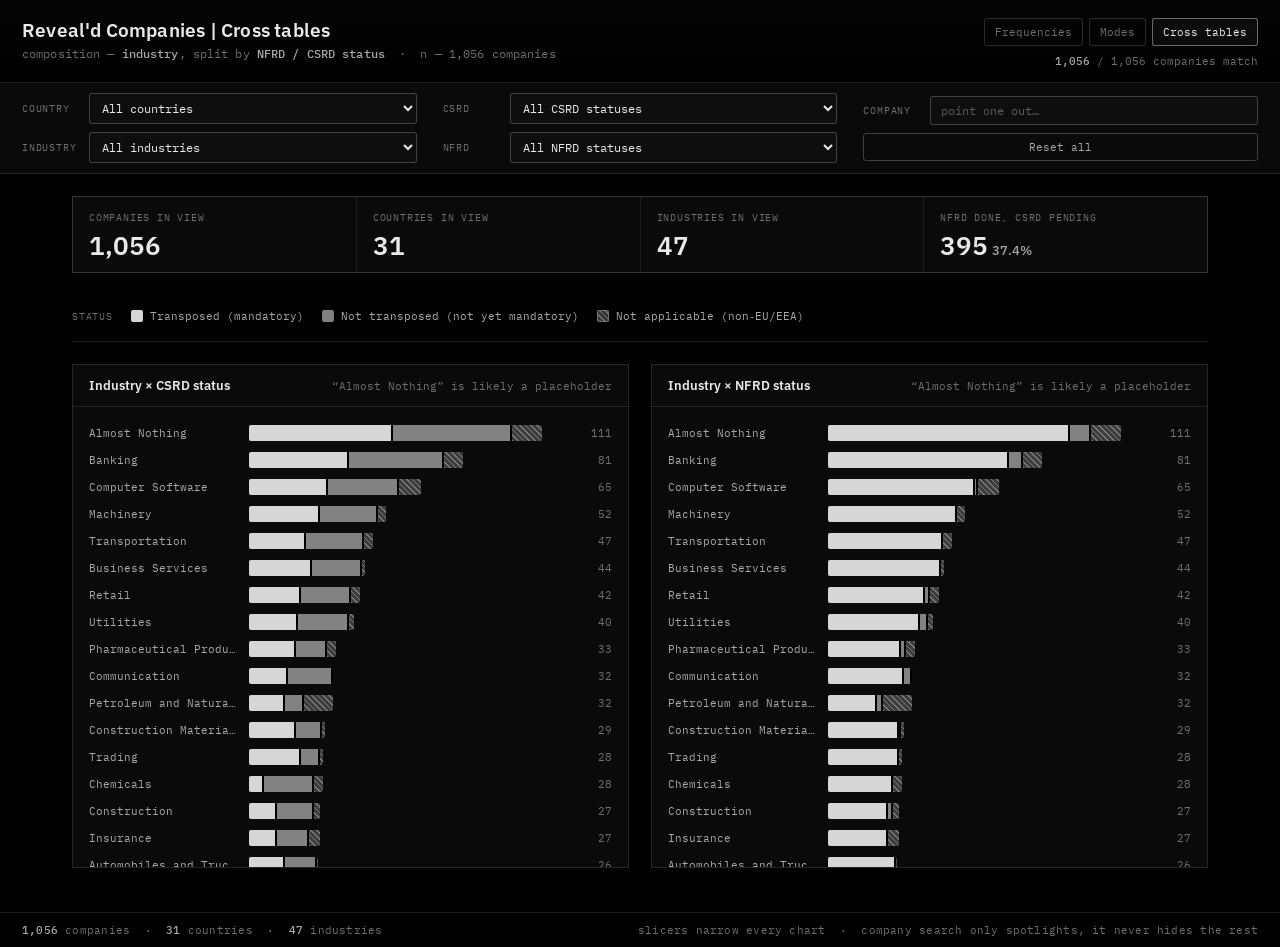
==== web/dashboard_crosstabs.html @ 53a0d905 "new dashboards" ====
<!DOCTYPE html>
<html lang="en">
<head>
<meta charset="UTF-8">
<meta name="viewport" content="width=device-width, initial-scale=1">
<title>Cross tables &mdash; NFRD / CSRD</title>
<link rel="preconnect" href="https://fonts.googleapis.com">
<link rel="preconnect" href="https://fonts.gstatic.com" crossorigin>
<link href="https://fonts.googleapis.com/css2?family=IBM+Plex+Sans:wght@400;500;600&family=IBM+Plex+Mono:wght@400;500;600&display=swap" rel="stylesheet">
<link rel="stylesheet" href="dashboard_common.css">
</head>
<body>

<header>
  <div class="title-block">
    <h1>Reveal'd Companies | Cross tables</h1>
    <p class="sub">composition &mdash; <b>industry</b>, split by <b>NFRD / CSRD status</b>&nbsp;&nbsp;&middot;&nbsp;&nbsp;n &mdash; <span id="totalCount"></span> companies</p>
  </div>
  <div class="header-right">
    <nav class="nav-tabs">
      <a href="dashboard_frequencies.html">Frequencies</a>
      <a href="dashboard_modes.html">Modes</a>
      <a href="dashboard_crosstabs.html" class="active">Cross tables</a>
    </nav>
    <span class="count" id="slicerCount"></span>
  </div>
</header>

<div class="slicer-bar">
  <div class="slicer-col">
    <div class="slicer"><label for="countrySlicer">Country</label><select id="countrySlicer"></select></div>
    <div class="slicer"><label for="industrySlicer">Industry</label><select id="industrySlicer"></select></div>
  </div>
  <div class="slicer-col">
    <div class="slicer"><label for="csrdSlicer">CSRD</label><select id="csrdSlicer"></select></div>
    <div class="slicer"><label for="nfrdSlicer">NFRD</label><select id="nfrdSlicer"></select></div>
  </div>
  <div class="slicer-col">
    <div class="slicer suggest-wrap">
      <label for="companySearch">Company</label>
      <input id="companySearch" type="text" placeholder="point one out&hellip;" autocomplete="off" spellcheck="false" />
      <div id="companySuggest" class="suggest-list"></div>
    </div>
    <button id="resetSlicers" type="button">Reset all</button>
  </div>
</div>

<div id="spotlight"></div>

<main>

  <div class="kpi-row">
    <div class="kpi-tile"><p class="label">Companies in view</p><div class="value" id="kpiTotal">&mdash;</div></div>
    <div class="kpi-tile"><p class="label">Countries in view</p><div class="value" id="kpiCountries">&mdash;</div></div>
    <div class="kpi-tile"><p class="label">Industries in view</p><div class="value" id="kpiIndustries">&mdash;</div></div>
    <div class="kpi-tile"><p class="label">NFRD done, CSRD pending</p><div class="value" id="kpiGap">&mdash;</div></div>
  </div>

  <div class="legend">
    <span class="lg-title">Status</span>
    <span class="legend-item"><span class="swatch transposed"></span>Transposed (mandatory)</span>
    <span class="legend-item"><span class="swatch pending"></span>Not transposed (not yet mandatory)</span>
    <span class="legend-item"><span class="swatch na"></span>Not applicable (non&#8209;EU/EEA)</span>
  </div>

  <div class="two-col">
    <div class="panel">
      <div class="panel-head"><h2>Industry &times; CSRD status</h2><span class="note">&ldquo;Almost Nothing&rdquo; is likely a placeholder</span></div>
      <div class="panel-body scroll" id="industryCsrd"></div>
    </div>
    <div class="panel">
      <div class="panel-head"><h2>Industry &times; NFRD status</h2><span class="note">&ldquo;Almost Nothing&rdquo; is likely a placeholder</span></div>
      <div class="panel-body scroll" id="industryNfrd"></div>
    </div>
  </div>

</main>

<footer>
  <span><b id="footTotal">0</b> companies &nbsp;&middot;&nbsp; <b id="footCountries">0</b> countries &nbsp;&middot;&nbsp; <b id="footIndustries">0</b> industries</span>
  <span>slicers narrow every chart &nbsp;&middot;&nbsp; company search only spotlights, it never hides the rest</span>
</footer>

<div id="tooltip"></div>

<script src="transposition_data.js"></script>
<script src="dashboard_common.js"></script>
<script>
(function(){
  const DC = DashboardCommon;
  const STATUS = DC.STATUS_ORDER;
  const CLASS = DC.STATUS_LABEL_CLASS;

  document.getElementById('totalCount').textContent = DC.COMPANIES.length.toLocaleString();
  document.getElementById('footTotal').textContent = DC.COMPANIES.length.toLocaleString();
  document.getElementById('footCountries').textContent = DC.uniqueSorted(DC.COMPANIES, 'c').length;
  document.getElementById('footIndustries').textContent = DC.uniqueSorted(DC.COMPANIES, 'i').length;

  function renderStack(containerId, items){
    const container = document.getElementById(containerId);
    container.innerHTML = '';
    const max = Math.max(...items.map(it => it.total), 1);
    items.forEach(it => {
      const row = document.createElement('div');
      row.className = 'stack-row';
      row.dataset.name = it.name;

      const track = document.createElement('div');
      track.className = 'stack-track';
      track.style.width = (it.total / max * 100).toFixed(1) + '%';

      STATUS.forEach(s => {
        const c = it.counts[s] || 0;
        if (!c) return;
        const seg = document.createElement('div');
        seg.className = 'seg ' + CLASS[s];
        seg.style.width = (c / it.total * 100).toFixed(1) + '%';
        seg.addEventListener('pointerenter', (evt) => {
          DC.showTip(evt, '<span class="co">' + it.name + '</span><br>' +
            '<span class="row"><span>' + s + '</span> &nbsp;<b>' + c + '</b> (' + DC.fmtPct(c, it.total) + ')</span><br>' +
            '<span class="meta">' + it.total + ' companies total</span>');
        });
        seg.addEventListener('pointermove', (evt) => DC.showTip(evt, document.getElementById('tooltip').innerHTML));
        seg.addEventListener('pointerleave', DC.hideTip);
        track.appendChild(seg);
      });

      const label = document.createElement('div');
      label.className = 'stack-label';
      label.textContent = it.name;

      const total = document.createElement('div');
      total.className = 'stack-total';
      total.textContent = it.total;

      row.appendChild(label);
      row.appendChild(track);
      row.appendChild(total);
      container.appendChild(row);
    });
    container.classList.toggle('empty', items.length===0);
  }

  let lastSpotlight = null;
  function applySpotlight(){
    document.querySelectorAll('.stack-row').forEach(row => {
      if (!lastSpotlight){ row.classList.remove('dim'); row.classList.remove('match'); return; }
      const isMatch = lastSpotlight.i === row.dataset.name;
      row.classList.toggle('match', isMatch);
      row.classList.toggle('dim', !isMatch);
    });
  }

  document.addEventListener('filterchange', (evt) => {
    const rows = evt.detail.rows;
    const total = rows.length;

    document.getElementById('kpiTotal').textContent = total.toLocaleString();
    document.getElementById('kpiCountries').textContent = DC.uniqueSorted(rows, 'c').length;
    document.getElementById('kpiIndustries').textContent = DC.uniqueSorted(rows, 'i').length;
    const gap = rows.filter(r => r.nfrd === 'Transposed' && r.csrd === 'Not transposed').length;
    document.getElementById('kpiGap').innerHTML = gap.toLocaleString() + '<small>' + DC.fmtPct(gap, total) + '</small>';

    renderStack('industryCsrd', DC.crossTab(rows, 'i', 'csrd'));
    renderStack('industryNfrd', DC.crossTab(rows, 'i', 'nfrd'));

    applySpotlight();
  });

  document.addEventListener('spotlightchange', (evt) => {
    lastSpotlight = evt.detail.company;
    applySpotlight();
  });

  DC.setupSlicers();
  DC.setupCompanySearch();
})();
</script>

</body>
</html>
---- web/dashboard_common.css ----
:root{
  --bg:#000000;
  --panel:#0a0a0a;
  --line-strong: rgba(224,224,224,0.9);
  --ink-primary:#e9e9e9;
  --ink-secondary:#a9a9a9;
  --ink-muted:#6f6f6f;
  --hairline: rgba(200,200,200,0.14);
  --dot: 205,205,205;
  --focus-ring: #f2f2f2;

  /* status ramp - lightness only, no hue, texture carries "Not applicable" */
  --status-transposed: rgba(232,232,232,0.92);
  --status-pending:    rgba(150,150,150,0.85);
  --status-na:         rgba(90,90,90,0.6);
  --status-na-line:    rgba(150,150,150,0.55);
  --magnitude-fill:     rgba(180,180,180,0.55);
}
*{box-sizing:border-box;}
html,body{
  margin:0; padding:0; width:100%;
  background:var(--bg); color:var(--ink-primary);
  font-family:"IBM Plex Sans", system-ui, sans-serif;
}
body{ display:flex; flex-direction:column; min-height:100vh; }

header{
  flex:0 0 auto;
  display:flex;
  align-items:flex-start;
  justify-content:space-between;
  gap:24px;
  padding:18px 22px 14px;
  border-bottom:1px solid var(--hairline);
  background-color:var(--bg);
  background-image:linear-gradient(to bottom, rgba(255,255,255,0.02), rgba(255,255,255,0));
  position:sticky; top:0; z-index:30;
}
.title-block h1{
  margin:0 0 4px;
  font-size:19px;
  font-weight:600;
  letter-spacing:0.01em;
  color:var(--ink-primary);
  text-wrap:balance;
}
.title-block .sub{
  margin:0;
  font-family:"IBM Plex Mono", ui-monospace, monospace;
  font-size:11.5px;
  color:var(--ink-muted);
  letter-spacing:0.01em;
}
.title-block .sub b{ color:var(--ink-secondary); font-weight:500; }
.header-right{
  display:flex;
  flex-direction:column;
  align-items:flex-end;
  justify-content:space-between;
  align-self:stretch;
  gap:8px;
}
.count{
  font-family:"IBM Plex Mono", monospace;
  font-size:11px;
  color:var(--ink-muted);
  white-space:nowrap;
}
.count b{ color:var(--ink-secondary); font-weight:500; }
.nav-tabs{
  display:flex;
  gap:6px;
  flex:0 0 auto;
}
.nav-tabs a{
  font-family:"IBM Plex Mono", monospace;
  font-size:11px;
  text-decoration:none;
  color:var(--ink-muted);
  border:1px solid rgba(200,200,200,0.2);
  border-radius:3px;
  padding:6px 10px;
  white-space:nowrap;
}
.nav-tabs a:hover{ color:var(--ink-primary); border-color:var(--focus-ring); }
.nav-tabs a.active{ color:var(--ink-primary); border-color:rgba(200,200,200,0.5); background:rgba(255,255,255,0.04); }

/* Slicer bar - three columns, two rows, above every chart on the page */
.slicer-bar{
  flex:0 0 auto;
  display:flex;
  align-items:center;
  gap:26px;
  flex-wrap:wrap;
  padding:10px 22px;
  border-bottom:1px solid var(--hairline);
  background:var(--panel);
  position:sticky; top:57px; z-index:29;
}
.slicer-col{
  display:flex;
  flex-direction:column;
  gap:8px;
  flex:1 1 0;
  min-width:140px;
  max-width:420px;
}
.slicer{
  display:flex;
  align-items:center;
  gap:7px;
  width:100%;
}
.slicer label{
  flex:0 0 60px;
  font-family:"IBM Plex Mono", monospace;
  font-size:10px;
  text-transform:uppercase;
  letter-spacing:0.08em;
  color:var(--ink-muted);
}
.slicer select{
  background:#0e0e0e;
  border:1px solid rgba(200,200,200,0.28);
  color:var(--ink-primary);
  font-family:"IBM Plex Mono", monospace;
  font-size:11.5px;
  padding:6px 8px;
  border-radius:3px;
  outline:none;
  width:100%;
  flex:1 1 auto;
  min-width:0;
}
.slicer select:focus{ border-color:var(--focus-ring); }
.slicer select.active{ border-color:var(--line-strong); color:#fff; }

.suggest-wrap{ position:relative; flex:1 1 auto; min-width:0; }
#companySearch{
  background:#0e0e0e;
  border:1px solid rgba(200,200,200,0.28);
  color:var(--ink-primary);
  font-family:"IBM Plex Mono", monospace;
  font-size:11.5px;
  padding:6px 10px;
  border-radius:3px;
  width:100%;
  outline:none;
}
#companySearch::placeholder{ color:#5a5a5a; }
#companySearch:focus{ border-color:var(--focus-ring); }
.suggest-list{
  display:none;
  position:absolute;
  top:calc(100% + 4px);
  left:0;
  right:0;
  max-height:240px;
  overflow-y:auto;
  background:#0e0e0e;
  border:1px solid rgba(200,200,200,0.28);
  border-radius:3px;
  z-index:40;
  box-shadow:0 8px 24px rgba(0,0,0,0.6);
}
.suggest-list.open{ display:block; }
.suggest-item{
  padding:6px 10px;
  font-family:"IBM Plex Mono", monospace;
  font-size:11.5px;
  color:var(--ink-secondary);
  cursor:pointer;
  white-space:nowrap;
  overflow:hidden;
  text-overflow:ellipsis;
}
.suggest-item:hover, .suggest-item.active{ background:rgba(255,255,255,0.08); color:var(--ink-primary); }
.suggest-empty{ padding:6px 10px; font-family:"IBM Plex Mono", monospace; font-size:11.5px; color:var(--ink-muted); }

.slicer-bar button{
  background:transparent;
  border:1px solid rgba(200,200,200,0.28);
  color:var(--ink-secondary);
  font-family:"IBM Plex Mono", monospace;
  font-size:11px;
  padding:6px 10px;
  border-radius:3px;
  cursor:pointer;
}
.slicer-bar button:hover{ border-color:var(--focus-ring); color:var(--ink-primary); }

/* Spotlight callout - the pointed-out company */
#spotlight{
  display:none;
  margin:0 22px 0;
  margin-top:16px;
  border:1px solid var(--line-strong);
  background:rgba(255,255,255,0.03);
  padding:10px 16px;
  font-family:"IBM Plex Mono", monospace;
  font-size:11.5px;
  color:var(--ink-secondary);
  max-width:1180px;
  width:calc(100% - 44px);
  margin-left:auto; margin-right:auto;
}
#spotlight.show{ display:flex; align-items:center; gap:16px; flex-wrap:wrap; }
#spotlight .co{ color:var(--ink-primary); font-weight:600; font-family:"IBM Plex Sans"; font-size:13px; }
#spotlight b{ color:#f4f4f4; }
#spotlight .close{ margin-left:auto; cursor:pointer; color:var(--ink-muted); border:1px solid rgba(200,200,200,0.28); border-radius:3px; padding:3px 8px; }
#spotlight .close:hover{ color:var(--ink-primary); border-color:var(--focus-ring); }

main{
  flex:1 1 auto;
  padding:22px;
  max-width:1180px;
  width:100%;
  margin:0 auto;
}

/* KPI row */
.kpi-row{
  display:grid;
  grid-template-columns:repeat(4, 1fr);
  gap:1px;
  background:var(--hairline);
  border:1px solid var(--hairline);
  margin-bottom:26px;
}
.kpi-tile{ background:var(--panel); padding:14px 16px; }
.kpi-tile .label{
  font-family:"IBM Plex Mono", monospace;
  font-size:10px;
  text-transform:uppercase;
  letter-spacing:0.08em;
  color:var(--ink-muted);
  margin:0 0 8px;
}
.kpi-tile .value{ font-size:26px; font-weight:600; color:var(--ink-primary); line-height:1; }
.kpi-tile .value small{ font-size:13px; font-weight:500; color:var(--ink-secondary); margin-left:4px; }
.kpi-tile .value.text{ font-size:18px; }

/* Legend - shared across every status chart on the page */
.legend{
  display:flex;
  align-items:center;
  gap:18px;
  flex-wrap:wrap;
  padding:10px 0 18px;
  border-bottom:1px solid var(--hairline);
  margin-bottom:22px;
  font-family:"IBM Plex Mono", monospace;
  font-size:11px;
  color:var(--ink-secondary);
}
.legend .lg-title{ color:var(--ink-muted); text-transform:uppercase; letter-spacing:0.08em; font-size:10px; }
.legend-item{ display:flex; align-items:center; gap:7px; }
.swatch{ width:12px; height:12px; border-radius:2px; flex:0 0 auto; }
.swatch.transposed{ background:var(--status-transposed); }
.swatch.pending{ background:var(--status-pending); }
.swatch.magnitude{ background:var(--magnitude-fill); }
.swatch.na{
  background:var(--status-na);
  background-image:repeating-linear-gradient(45deg, rgba(230,230,230,0.35) 0 1px, transparent 1px 4px);
  border:1px solid var(--status-na-line);
}

/* Panels */
.panel{ border:1px solid var(--hairline); background:var(--panel); margin-bottom:22px; }
.panel-head{ display:flex; align-items:baseline; justify-content:space-between; padding:12px 16px; border-bottom:1px solid var(--hairline); gap:12px; flex-wrap:wrap; }
.panel-head h2{ margin:0; font-size:13px; font-weight:600; color:var(--ink-primary); }
.panel-head .note{ font-family:"IBM Plex Mono", monospace; font-size:10.5px; color:var(--ink-muted); }
.panel-body{ padding:14px 16px 16px; }
.panel-body.scroll{ max-height:460px; overflow-y:auto; }
.panel-body.empty::before{
  content:"no companies match the current slicers";
  display:block;
  font-family:"IBM Plex Mono", monospace;
  font-size:11.5px;
  color:var(--ink-muted);
  padding:20px 0;
  text-align:center;
}

.two-col{ display:grid; grid-template-columns:1fr 1fr; gap:22px; }
@media (max-width: 760px){ .two-col{ grid-template-columns:1fr; } }

/* Simple (single-series) bars: overall status frequency, or plain magnitude bars */
.bar-row{ display:grid; grid-template-columns:130px 1fr 90px; align-items:center; gap:10px; height:28px; }
.bar-row + .bar-row{ margin-top:2px; }
.bar-row.dim{ opacity:0.3; }
.bar-row.match{ opacity:1; }
.bar-row .bar-label{ font-family:"IBM Plex Mono", monospace; font-size:11px; color:var(--ink-secondary); white-space:nowrap; overflow:hidden; text-overflow:ellipsis; }
.bar-row.match .bar-label{ color:var(--ink-primary); }
.bar-track{ position:relative; height:20px; background:rgba(255,255,255,0.03); border-radius:3px; }
.bar-fill{ position:absolute; left:0; top:0; height:100%; border-radius:0 3px 3px 0; transition:width 0.15s ease, opacity 0.15s ease; }
.bar-fill.transposed{ background:var(--status-transposed); }
.bar-fill.pending{ background:var(--status-pending); }
.bar-fill.magnitude{ background:var(--magnitude-fill); }
.bar-fill.na{
  background:var(--status-na);
  background-image:repeating-linear-gradient(45deg, rgba(230,230,230,0.35) 0 1px, transparent 1px 4px);
  border:1px solid var(--status-na-line);
  border-left:none;
}
.bar-row .bar-value{ font-family:"IBM Plex Mono", monospace; font-size:11px; color:var(--ink-primary); text-align:right; white-space:nowrap; }
.bar-row .bar-value small{ color:var(--ink-muted); margin-left:4px; }

/* Stacked (dimension x status) rows */
.stack-row{ display:grid; grid-template-columns:150px 1fr 60px; align-items:center; gap:10px; height:24px; cursor:default; }
.stack-row + .stack-row{ margin-top:3px; }
.stack-row.dim{ opacity:0.28; }
.stack-row.match .stack-label{ color:var(--ink-primary); }
.stack-row .stack-label{ font-family:"IBM Plex Mono", monospace; font-size:11px; color:var(--ink-secondary); white-space:nowrap; overflow:hidden; text-overflow:ellipsis; }
.stack-track{ position:relative; height:16px; display:flex; background:rgba(255,255,255,0.03); border-radius:2px; overflow:hidden; }
.seg{ height:100%; }
.seg.transposed{ background:var(--status-transposed); }
.seg.pending{ background:var(--status-pending); }
.seg.na{ background:var(--status-na); background-image:repeating-linear-gradient(45deg, rgba(230,230,230,0.35) 0 1px, transparent 1px 4px); }
.seg + .seg{ border-left:2px solid var(--bg); }
.stack-row .stack-total{ font-family:"IBM Plex Mono", monospace; font-size:11px; color:var(--ink-muted); text-align:right; }

footer{
  flex:0 0 auto;
  display:flex;
  justify-content:space-between;
  align-items:center;
  flex-wrap:wrap;
  gap:6px;
  padding:10px 22px;
  border-top:1px solid var(--hairline);
  font-family:"IBM Plex Mono", monospace;
  font-size:10.5px;
  color:var(--ink-muted);
  letter-spacing:0.02em;
}
footer span b{ color:var(--ink-secondary); font-weight:500; }

#tooltip{
  position:fixed;
  pointer-events:none;
  background:rgba(8,8,8,0.92);
  border:1px solid rgba(210,210,210,0.35);
  color:var(--ink-primary);
  font-family:"IBM Plex Mono", monospace;
  font-size:11.5px;
  line-height:1.5;
  padding:8px 10px;
  border-radius:3px;
  transform:translate(-50%,-110%);
  white-space:nowrap;
  opacity:0;
  transition:opacity 0.08s ease;
  z-index:50;
  box-shadow:0 4px 18px rgba(0,0,0,0.6);
}
#tooltip .co{ color:var(--ink-primary); font-weight:600; }
#tooltip .meta{ color:var(--ink-muted); }
#tooltip .row span{ color:var(--ink-secondary); }
#tooltip .row b{ color:#f4f4f4; font-weight:600; }

@media (prefers-reduced-motion: reduce){ * { transition:none !important; } }
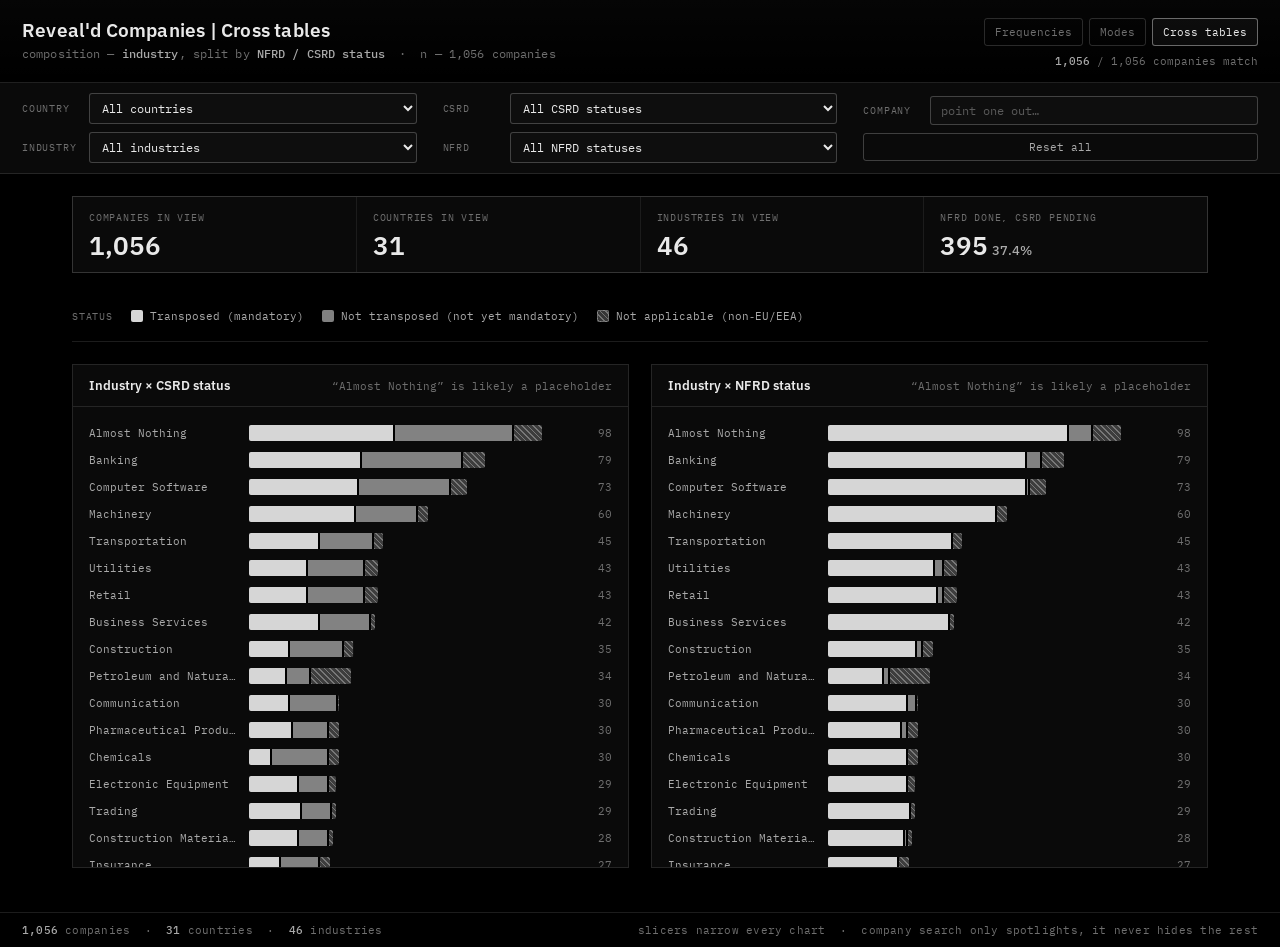
==== commit 47420602: "Dashboard Data Update" ====
--- a/web/dashboard_crosstabs.html
+++ b/web/dashboard_crosstabs.html
@@ -7,7 +7,7 @@
 <link rel="preconnect" href="https://fonts.googleapis.com">
 <link rel="preconnect" href="https://fonts.gstatic.com" crossorigin>
 <link href="https://fonts.googleapis.com/css2?family=IBM+Plex+Sans:wght@400;500;600&family=IBM+Plex+Mono:wght@400;500;600&display=swap" rel="stylesheet">
-<link rel="stylesheet" href="dashboard_common.css">
+<link rel="stylesheet" href="dashboard_common.css?v=4">
 </head>
 <body>
 
@@ -83,8 +83,8 @@
 
 <div id="tooltip"></div>
 
-<script src="transposition_data.js"></script>
-<script src="dashboard_common.js"></script>
+<script src="transposition_data.js?v=4"></script>
+<script src="dashboard_common.js?v=4"></script>
 <script>
 (function(){
   const DC = DashboardCommon;
--- a/web/dashboard_common.css
+++ b/web/dashboard_common.css
@@ -14,7 +14,7 @@
   --status-pending:    rgba(150,150,150,0.85);
   --status-na:         rgba(90,90,90,0.6);
   --status-na-line:    rgba(150,150,150,0.55);
-  --magnitude-fill:     rgba(180,180,180,0.55);
+  --magnitude-fill:     rgba(195,195,195,0.75);
 }
 *{box-sizing:border-box;}
 html,body{
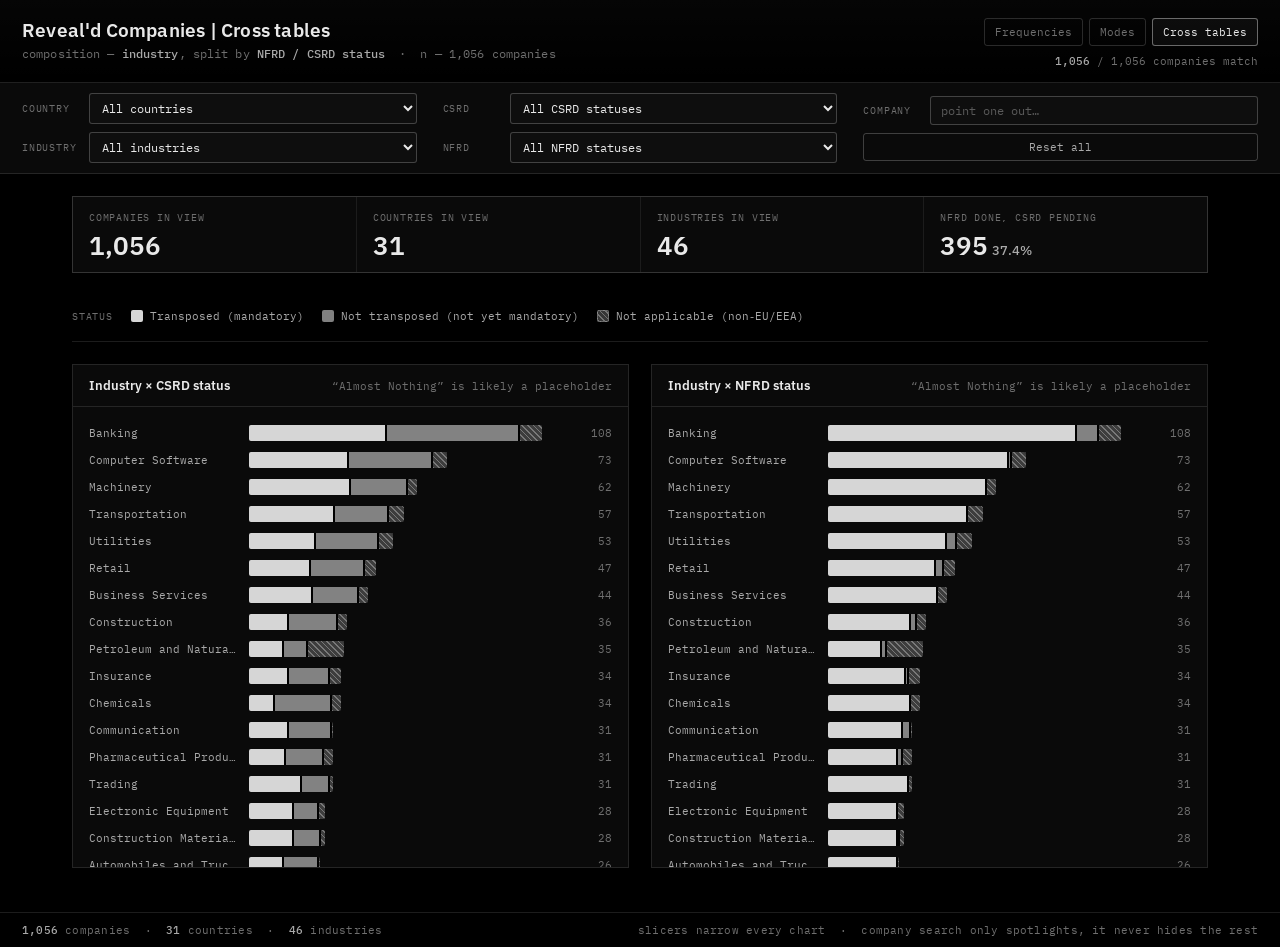
==== commit f6a818eb: "Dashboard Data Update" ====
--- a/web/dashboard_crosstabs.html
+++ b/web/dashboard_crosstabs.html
@@ -7,7 +7,7 @@
 <link rel="preconnect" href="https://fonts.googleapis.com">
 <link rel="preconnect" href="https://fonts.gstatic.com" crossorigin>
 <link href="https://fonts.googleapis.com/css2?family=IBM+Plex+Sans:wght@400;500;600&family=IBM+Plex+Mono:wght@400;500;600&display=swap" rel="stylesheet">
-<link rel="stylesheet" href="dashboard_common.css?v=4">
+<link rel="stylesheet" href="dashboard_common.css?v=5">
 </head>
 <body>
 
@@ -83,8 +83,8 @@
 
 <div id="tooltip"></div>
 
-<script src="transposition_data.js?v=4"></script>
-<script src="dashboard_common.js?v=4"></script>
+<script src="transposition_data.js?v=5"></script>
+<script src="dashboard_common.js?v=5"></script>
 <script>
 (function(){
   const DC = DashboardCommon;
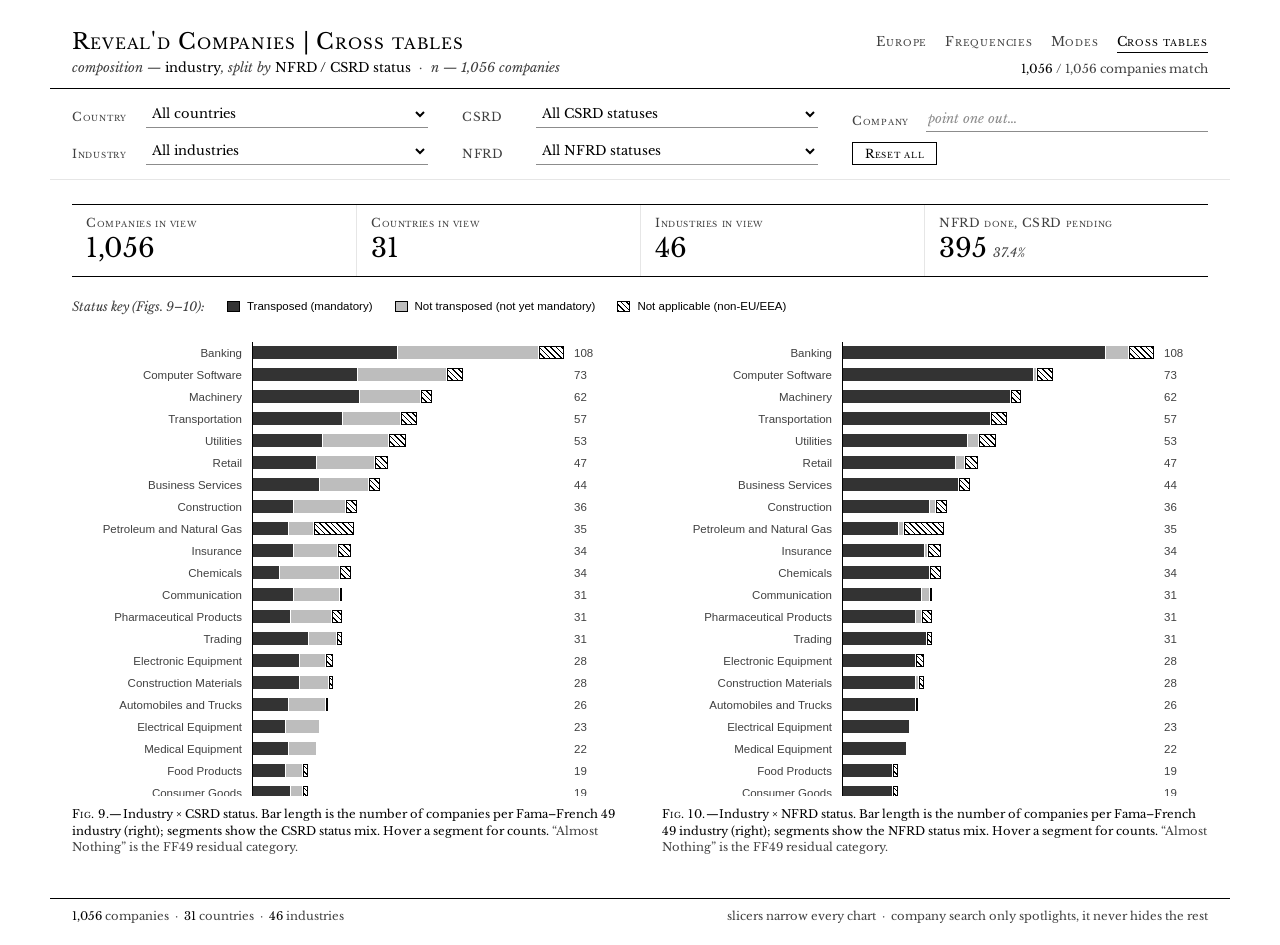
==== commit fc4d95f3: "Update Dashboards" ====
--- a/web/dashboard_crosstabs.html
+++ b/web/dashboard_crosstabs.html
@@ -6,10 +6,10 @@
 <title>Cross tables &mdash; NFRD / CSRD</title>
 <link rel="preconnect" href="https://fonts.googleapis.com">
 <link rel="preconnect" href="https://fonts.gstatic.com" crossorigin>
-<link href="https://fonts.googleapis.com/css2?family=IBM+Plex+Sans:wght@400;500;600&family=IBM+Plex+Mono:wght@400;500;600&display=swap" rel="stylesheet">
-<link rel="stylesheet" href="dashboard_common.css?v=5">
+<link href="https://fonts.googleapis.com/css2?family=Libre+Baskerville:ital,wght@0,400;0,700;1,400&display=swap" rel="stylesheet">
+<link rel="stylesheet" href="dashboard_common.css?v=7">
 </head>
-<body>
+<body class="jar">
 
 <header>
   <div class="title-block">
@@ -18,6 +18,7 @@
   </div>
   <div class="header-right">
     <nav class="nav-tabs">
+      <a href="dashboard_map_beeswarm.html">Europe</a>
       <a href="dashboard_frequencies.html">Frequencies</a>
       <a href="dashboard_modes.html">Modes</a>
       <a href="dashboard_crosstabs.html" class="active">Cross tables</a>
@@ -57,21 +58,21 @@
   </div>
 
   <div class="legend">
-    <span class="lg-title">Status</span>
+    <span class="lg-title">Status key (Figs. 9&ndash;10):</span>
     <span class="legend-item"><span class="swatch transposed"></span>Transposed (mandatory)</span>
     <span class="legend-item"><span class="swatch pending"></span>Not transposed (not yet mandatory)</span>
     <span class="legend-item"><span class="swatch na"></span>Not applicable (non&#8209;EU/EEA)</span>
   </div>
 
   <div class="two-col">
-    <div class="panel">
-      <div class="panel-head"><h2>Industry &times; CSRD status</h2><span class="note">&ldquo;Almost Nothing&rdquo; is likely a placeholder</span></div>
+    <figure class="panel">
       <div class="panel-body scroll" id="industryCsrd"></div>
-    </div>
-    <div class="panel">
-      <div class="panel-head"><h2>Industry &times; NFRD status</h2><span class="note">&ldquo;Almost Nothing&rdquo; is likely a placeholder</span></div>
+      <figcaption class="panel-cap"><span class="j-label">Fig. 9.</span>Industry &times; CSRD status. Bar length is the number of companies per Fama&ndash;French 49 industry (right); segments show the CSRD status mix. Hover a segment for counts. <span class="note">&ldquo;Almost Nothing&rdquo; is the FF49 residual category.</span></figcaption>
+    </figure>
+    <figure class="panel">
       <div class="panel-body scroll" id="industryNfrd"></div>
-    </div>
+      <figcaption class="panel-cap"><span class="j-label">Fig. 10.</span>Industry &times; NFRD status. Bar length is the number of companies per Fama&ndash;French 49 industry (right); segments show the NFRD status mix. Hover a segment for counts. <span class="note">&ldquo;Almost Nothing&rdquo; is the FF49 residual category.</span></figcaption>
+    </figure>
   </div>
 
 </main>
@@ -83,8 +84,8 @@
 
 <div id="tooltip"></div>
 
-<script src="transposition_data.js?v=5"></script>
-<script src="dashboard_common.js?v=5"></script>
+<script src="transposition_data.js?v=7"></script>
+<script src="dashboard_common.js?v=7"></script>
 <script>
 (function(){
   const DC = DashboardCommon;
@@ -133,8 +134,12 @@
       total.className = 'stack-total';
       total.textContent = it.total;
 
+      const axis = document.createElement('div');
+      axis.className = 'stack-axis';
+      axis.appendChild(track);
+
       row.appendChild(label);
-      row.appendChild(track);
+      row.appendChild(axis);
       row.appendChild(total);
       container.appendChild(row);
     });
--- a/web/dashboard_common.css
+++ b/web/dashboard_common.css
@@ -1,362 +1,260 @@
+/* ==========================================================================
+   Reveal'd dashboards — journal style (JAR conventions), white theme
+   Tokens mirror !lab/journal_style/journal.css. Strictly achromatic:
+   status = gray level + hatch texture, never hue.
+   Previous dark theme: _backup_dark_2026-10-17/
+   ========================================================================== */
 :root{
-  --bg:#000000;
-  --panel:#0a0a0a;
-  --line-strong: rgba(224,224,224,0.9);
-  --ink-primary:#e9e9e9;
-  --ink-secondary:#a9a9a9;
-  --ink-muted:#6f6f6f;
-  --hairline: rgba(200,200,200,0.14);
-  --dot: 205,205,205;
-  --focus-ring: #f2f2f2;
-
-  /* status ramp - lightness only, no hue, texture carries "Not applicable" */
-  --status-transposed: rgba(232,232,232,0.92);
-  --status-pending:    rgba(150,150,150,0.85);
-  --status-na:         rgba(90,90,90,0.6);
-  --status-na-line:    rgba(150,150,150,0.55);
-  --magnitude-fill:     rgba(195,195,195,0.75);
-}
-*{box-sizing:border-box;}
+  --j-ink:    #000000;
+  --j-ink-2:  #404040;
+  --j-ink-3:  #8c8c8c;
+  --j-ink-4:  #c4c4c4;
+  --j-grid:   #e6e6e6;
+  --j-paper:  #ffffff;
+
+  --j-font-text:   "Libre Baskerville", "Baskerville", "Baskerville Old Face", Georgia, serif;
+  --j-font-figure: Arial, "Helvetica Neue", Helvetica, "Liberation Sans", sans-serif;
+  --j-size-note:   11.5px;
+
+  /* status ramp: dark / light / hatched — readable in print and grayscale */
+  --status-transposed: #333333;
+  --status-pending:    #bdbdbd;
+  --status-na-bg:      #ffffff;
+  --status-na-hatch:   repeating-linear-gradient(45deg, #000 0 1px, transparent 1px 4px);
+  --magnitude-fill:    #6e6e6e;
+}
+*{ box-sizing:border-box; }
 html,body{
   margin:0; padding:0; width:100%;
-  background:var(--bg); color:var(--ink-primary);
-  font-family:"IBM Plex Sans", system-ui, sans-serif;
+  background:var(--j-paper); color:var(--j-ink);
+  font-family:var(--j-font-text);
+  -webkit-font-smoothing:antialiased;
 }
 body{ display:flex; flex-direction:column; min-height:100vh; }
-
+:focus-visible{ outline:1px dotted var(--j-ink); outline-offset:3px; }
+
+/* ---------- running head ------------------------------------------------ */
 header{
   flex:0 0 auto;
-  display:flex;
-  align-items:flex-start;
-  justify-content:space-between;
-  gap:24px;
-  padding:18px 22px 14px;
-  border-bottom:1px solid var(--hairline);
-  background-color:var(--bg);
-  background-image:linear-gradient(to bottom, rgba(255,255,255,0.02), rgba(255,255,255,0));
-  position:sticky; top:0; z-index:30;
+  display:flex; align-items:flex-end; justify-content:space-between; gap:24px; flex-wrap:wrap;
+  max-width:1180px; width:100%; margin:0 auto;
+  padding:28px 22px 12px;
+  border-bottom:1px solid var(--j-ink);
 }
 .title-block h1{
   margin:0 0 4px;
-  font-size:19px;
-  font-weight:600;
-  letter-spacing:0.01em;
-  color:var(--ink-primary);
+  font-size:22px; font-weight:400;
+  font-variant:small-caps; letter-spacing:.04em;
   text-wrap:balance;
 }
-.title-block .sub{
-  margin:0;
-  font-family:"IBM Plex Mono", ui-monospace, monospace;
-  font-size:11.5px;
-  color:var(--ink-muted);
-  letter-spacing:0.01em;
-}
-.title-block .sub b{ color:var(--ink-secondary); font-weight:500; }
-.header-right{
-  display:flex;
-  flex-direction:column;
-  align-items:flex-end;
-  justify-content:space-between;
-  align-self:stretch;
-  gap:8px;
-}
-.count{
-  font-family:"IBM Plex Mono", monospace;
-  font-size:11px;
-  color:var(--ink-muted);
-  white-space:nowrap;
-}
-.count b{ color:var(--ink-secondary); font-weight:500; }
-.nav-tabs{
-  display:flex;
-  gap:6px;
-  flex:0 0 auto;
-}
+.title-block .sub{ margin:0; font-size:13px; font-style:italic; color:var(--j-ink-2); }
+.title-block .sub b{ font-weight:400; font-style:normal; color:var(--j-ink); }
+.header-right{ display:flex; flex-direction:column; align-items:flex-end; gap:8px; }
+.count{ font-size:12px; color:var(--j-ink-2); white-space:nowrap; font-variant-numeric:lining-nums tabular-nums; }
+.count b{ font-weight:400; color:var(--j-ink); }
+.nav-tabs{ display:flex; gap:18px; }
 .nav-tabs a{
-  font-family:"IBM Plex Mono", monospace;
-  font-size:11px;
-  text-decoration:none;
-  color:var(--ink-muted);
-  border:1px solid rgba(200,200,200,0.2);
-  border-radius:3px;
-  padding:6px 10px;
-  white-space:nowrap;
-}
-.nav-tabs a:hover{ color:var(--ink-primary); border-color:var(--focus-ring); }
-.nav-tabs a.active{ color:var(--ink-primary); border-color:rgba(200,200,200,0.5); background:rgba(255,255,255,0.04); }
-
-/* Slicer bar - three columns, two rows, above every chart on the page */
+  font-size:13px; font-variant:small-caps; letter-spacing:.06em;
+  color:var(--j-ink-2); text-decoration:none; padding-bottom:2px; border-bottom:1px solid transparent;
+}
+.nav-tabs a:hover{ color:var(--j-ink); border-bottom-color:var(--j-ink-3); }
+.nav-tabs a.active{ color:var(--j-ink); border-bottom-color:var(--j-ink); }
+
+/* ---------- slicers (sticky) -------------------------------------------- */
 .slicer-bar{
   flex:0 0 auto;
-  display:flex;
-  align-items:center;
-  gap:26px;
-  flex-wrap:wrap;
-  padding:10px 22px;
-  border-bottom:1px solid var(--hairline);
-  background:var(--panel);
-  position:sticky; top:57px; z-index:29;
-}
-.slicer-col{
-  display:flex;
-  flex-direction:column;
-  gap:8px;
-  flex:1 1 0;
-  min-width:140px;
-  max-width:420px;
-}
-.slicer{
-  display:flex;
-  align-items:center;
-  gap:7px;
-  width:100%;
-}
+  display:flex; align-items:flex-end; gap:12px 34px; flex-wrap:wrap;
+  max-width:1180px; width:100%; margin:0 auto;
+  padding:12px 22px 14px;
+  background:var(--j-paper);
+  border-bottom:1px solid var(--j-grid);
+  position:sticky; top:0; z-index:29;
+}
+.slicer-col{ display:flex; flex-direction:column; gap:10px; flex:1 1 0; min-width:160px; max-width:400px; }
+.slicer{ display:flex; align-items:flex-end; gap:10px; width:100%; }
 .slicer label{
-  flex:0 0 60px;
-  font-family:"IBM Plex Mono", monospace;
-  font-size:10px;
-  text-transform:uppercase;
-  letter-spacing:0.08em;
-  color:var(--ink-muted);
-}
-.slicer select{
-  background:#0e0e0e;
-  border:1px solid rgba(200,200,200,0.28);
-  color:var(--ink-primary);
-  font-family:"IBM Plex Mono", monospace;
-  font-size:11.5px;
-  padding:6px 8px;
-  border-radius:3px;
-  outline:none;
-  width:100%;
-  flex:1 1 auto;
-  min-width:0;
-}
-.slicer select:focus{ border-color:var(--focus-ring); }
-.slicer select.active{ border-color:var(--line-strong); color:#fff; }
+  flex:0 0 64px;
+  font-size:12px; font-variant:small-caps; letter-spacing:.06em; color:var(--j-ink-2);
+  padding-bottom:4px;
+}
+.slicer select, #companySearch{
+  flex:1 1 auto; min-width:0; width:100%;
+  font-family:var(--j-font-text); font-size:13px; color:var(--j-ink);
+  background:transparent; border:0; border-bottom:1px solid var(--j-ink-3); border-radius:0;
+  padding:3px 2px 4px; outline:none;
+}
+.slicer select:focus, #companySearch:focus{ border-bottom-color:var(--j-ink); }
+.slicer select.active{ border-bottom:2px solid var(--j-ink); font-style:italic; }
+#companySearch::placeholder{ color:var(--j-ink-3); font-style:italic; }
 
 .suggest-wrap{ position:relative; flex:1 1 auto; min-width:0; }
-#companySearch{
-  background:#0e0e0e;
-  border:1px solid rgba(200,200,200,0.28);
-  color:var(--ink-primary);
-  font-family:"IBM Plex Mono", monospace;
-  font-size:11.5px;
-  padding:6px 10px;
-  border-radius:3px;
-  width:100%;
-  outline:none;
-}
-#companySearch::placeholder{ color:#5a5a5a; }
-#companySearch:focus{ border-color:var(--focus-ring); }
 .suggest-list{
-  display:none;
-  position:absolute;
-  top:calc(100% + 4px);
-  left:0;
-  right:0;
-  max-height:240px;
-  overflow-y:auto;
-  background:#0e0e0e;
-  border:1px solid rgba(200,200,200,0.28);
-  border-radius:3px;
-  z-index:40;
-  box-shadow:0 8px 24px rgba(0,0,0,0.6);
+  display:none; position:absolute; top:calc(100% + 4px); left:74px; right:0;
+  max-height:240px; overflow-y:auto;
+  background:var(--j-paper); border:1px solid var(--j-ink); z-index:40;
 }
 .suggest-list.open{ display:block; }
-.suggest-item{
-  padding:6px 10px;
-  font-family:"IBM Plex Mono", monospace;
-  font-size:11.5px;
-  color:var(--ink-secondary);
-  cursor:pointer;
-  white-space:nowrap;
-  overflow:hidden;
-  text-overflow:ellipsis;
-}
-.suggest-item:hover, .suggest-item.active{ background:rgba(255,255,255,0.08); color:var(--ink-primary); }
-.suggest-empty{ padding:6px 10px; font-family:"IBM Plex Mono", monospace; font-size:11.5px; color:var(--ink-muted); }
+.suggest-item{ padding:5px 10px; font-size:12.5px; color:var(--j-ink-2); cursor:pointer; white-space:nowrap; overflow:hidden; text-overflow:ellipsis; }
+.suggest-item:hover, .suggest-item.active{ background:#f2f2f2; color:var(--j-ink); }
+.suggest-empty{ padding:5px 10px; font-size:12.5px; font-style:italic; color:var(--j-ink-3); }
 
 .slicer-bar button{
-  background:transparent;
-  border:1px solid rgba(200,200,200,0.28);
-  color:var(--ink-secondary);
-  font-family:"IBM Plex Mono", monospace;
-  font-size:11px;
-  padding:6px 10px;
-  border-radius:3px;
-  cursor:pointer;
-}
-.slicer-bar button:hover{ border-color:var(--focus-ring); color:var(--ink-primary); }
-
-/* Spotlight callout - the pointed-out company */
+  align-self:flex-start;
+  font-family:var(--j-font-text); font-size:12px; font-variant:small-caps; letter-spacing:.06em;
+  background:none; color:var(--j-ink); border:1px solid var(--j-ink); border-radius:0;
+  padding:3px 12px; cursor:pointer;
+}
+.slicer-bar button:hover{ background:var(--j-ink); color:var(--j-paper); }
+
+/* ---------- spotlight ---------------------------------------------------- */
 #spotlight{
   display:none;
-  margin:0 22px 0;
-  margin-top:16px;
-  border:1px solid var(--line-strong);
-  background:rgba(255,255,255,0.03);
-  padding:10px 16px;
-  font-family:"IBM Plex Mono", monospace;
-  font-size:11.5px;
-  color:var(--ink-secondary);
-  max-width:1180px;
-  width:calc(100% - 44px);
-  margin-left:auto; margin-right:auto;
-}
-#spotlight.show{ display:flex; align-items:center; gap:16px; flex-wrap:wrap; }
-#spotlight .co{ color:var(--ink-primary); font-weight:600; font-family:"IBM Plex Sans"; font-size:13px; }
-#spotlight b{ color:#f4f4f4; }
-#spotlight .close{ margin-left:auto; cursor:pointer; color:var(--ink-muted); border:1px solid rgba(200,200,200,0.28); border-radius:3px; padding:3px 8px; }
-#spotlight .close:hover{ color:var(--ink-primary); border-color:var(--focus-ring); }
-
-main{
-  flex:1 1 auto;
-  padding:22px;
-  max-width:1180px;
-  width:100%;
-  margin:0 auto;
-}
-
-/* KPI row */
+  max-width:1136px; width:calc(100% - 44px); margin:16px auto 0;
+  border-top:1px solid var(--j-ink); border-bottom:1px solid var(--j-ink);
+  padding:8px 2px; font-size:12.5px; color:var(--j-ink-2);
+}
+#spotlight.show{ display:flex; align-items:baseline; gap:18px; flex-wrap:wrap; }
+#spotlight .co{ color:var(--j-ink); font-size:14px; font-variant:small-caps; letter-spacing:.04em; }
+#spotlight b{ color:var(--j-ink); font-weight:400; font-style:italic; }
+#spotlight .close{ margin-left:auto; cursor:pointer; font-variant:small-caps; letter-spacing:.06em; border:1px solid var(--j-ink); padding:1px 8px; color:var(--j-ink); }
+#spotlight .close:hover{ background:var(--j-ink); color:var(--j-paper); }
+
+main{ flex:1 1 auto; padding:24px 22px 8px; max-width:1180px; width:100%; margin:0 auto; }
+
+/* ---------- KPI row = summary-statistics line ---------------------------- */
 .kpi-row{
-  display:grid;
-  grid-template-columns:repeat(4, 1fr);
-  gap:1px;
-  background:var(--hairline);
-  border:1px solid var(--hairline);
-  margin-bottom:26px;
-}
-.kpi-tile{ background:var(--panel); padding:14px 16px; }
-.kpi-tile .label{
-  font-family:"IBM Plex Mono", monospace;
-  font-size:10px;
-  text-transform:uppercase;
-  letter-spacing:0.08em;
-  color:var(--ink-muted);
-  margin:0 0 8px;
-}
-.kpi-tile .value{ font-size:26px; font-weight:600; color:var(--ink-primary); line-height:1; }
-.kpi-tile .value small{ font-size:13px; font-weight:500; color:var(--ink-secondary); margin-left:4px; }
-.kpi-tile .value.text{ font-size:18px; }
-
-/* Legend - shared across every status chart on the page */
+  display:grid; grid-template-columns:repeat(4, 1fr);
+  border-top:1.5px solid var(--j-ink); border-bottom:1px solid var(--j-ink);
+  margin-bottom:22px;
+}
+.kpi-tile{ padding:10px 14px 12px; }
+.kpi-tile + .kpi-tile{ border-left:1px solid var(--j-grid); }
+.kpi-tile .label{ margin:0 0 4px; font-size:12px; font-variant:small-caps; letter-spacing:.05em; color:var(--j-ink-2); }
+.kpi-tile .value{ font-size:26px; font-weight:400; line-height:1.15; font-variant-numeric:lining-nums tabular-nums; }
+.kpi-tile .value small{ font-size:12.5px; font-style:italic; color:var(--j-ink-2); margin-left:6px; }
+.kpi-tile .value.text{ font-size:17px; }
+@media (max-width:760px){ .kpi-row{ grid-template-columns:repeat(2,1fr); } .kpi-tile:nth-child(3){ border-left:0; } }
+
+/* ---------- legend (shared key for every figure on the page) ------------- */
 .legend{
-  display:flex;
-  align-items:center;
-  gap:18px;
-  flex-wrap:wrap;
-  padding:10px 0 18px;
-  border-bottom:1px solid var(--hairline);
-  margin-bottom:22px;
-  font-family:"IBM Plex Mono", monospace;
-  font-size:11px;
-  color:var(--ink-secondary);
-}
-.legend .lg-title{ color:var(--ink-muted); text-transform:uppercase; letter-spacing:0.08em; font-size:10px; }
+  display:flex; align-items:center; gap:6px 22px; flex-wrap:wrap;
+  padding:0 0 22px;
+  font-family:var(--j-font-figure); font-size:11.5px; color:var(--j-ink);
+}
+.legend .lg-title{ font-family:var(--j-font-text); font-style:italic; font-size:12.5px; color:var(--j-ink-2); }
 .legend-item{ display:flex; align-items:center; gap:7px; }
-.swatch{ width:12px; height:12px; border-radius:2px; flex:0 0 auto; }
+.swatch{ display:block; width:13px; height:11px; flex:0 0 auto; border:1px solid var(--j-ink); }
 .swatch.transposed{ background:var(--status-transposed); }
 .swatch.pending{ background:var(--status-pending); }
 .swatch.magnitude{ background:var(--magnitude-fill); }
-.swatch.na{
-  background:var(--status-na);
-  background-image:repeating-linear-gradient(45deg, rgba(230,230,230,0.35) 0 1px, transparent 1px 4px);
-  border:1px solid var(--status-na-line);
-}
-
-/* Panels */
-.panel{ border:1px solid var(--hairline); background:var(--panel); margin-bottom:22px; }
-.panel-head{ display:flex; align-items:baseline; justify-content:space-between; padding:12px 16px; border-bottom:1px solid var(--hairline); gap:12px; flex-wrap:wrap; }
-.panel-head h2{ margin:0; font-size:13px; font-weight:600; color:var(--ink-primary); }
-.panel-head .note{ font-family:"IBM Plex Mono", monospace; font-size:10.5px; color:var(--ink-muted); }
-.panel-body{ padding:14px 16px 16px; }
-.panel-body.scroll{ max-height:460px; overflow-y:auto; }
+.swatch.na{ background-color:var(--status-na-bg); background-image:var(--status-na-hatch); }
+
+/* ---------- figure / table containers ------------------------------------ */
+.two-col{ display:grid; grid-template-columns:1fr 1fr; gap:34px 44px; margin-bottom:34px; }
+@media (max-width:760px){ .two-col{ grid-template-columns:1fr; } }
+
+.panel{ margin:0; min-width:0; display:flex; flex-direction:column; }
+.panel-body{ padding:6px 0 4px; }
+.panel-body.scroll{ max-height:460px; overflow-y:auto; scrollbar-width:thin; }
 .panel-body.empty::before{
-  content:"no companies match the current slicers";
-  display:block;
-  font-family:"IBM Plex Mono", monospace;
-  font-size:11.5px;
-  color:var(--ink-muted);
-  padding:20px 0;
-  text-align:center;
-}
-
-.two-col{ display:grid; grid-template-columns:1fr 1fr; gap:22px; }
-@media (max-width: 760px){ .two-col{ grid-template-columns:1fr; } }
-
-/* Simple (single-series) bars: overall status frequency, or plain magnitude bars */
-.bar-row{ display:grid; grid-template-columns:130px 1fr 90px; align-items:center; gap:10px; height:28px; }
-.bar-row + .bar-row{ margin-top:2px; }
-.bar-row.dim{ opacity:0.3; }
-.bar-row.match{ opacity:1; }
-.bar-row .bar-label{ font-family:"IBM Plex Mono", monospace; font-size:11px; color:var(--ink-secondary); white-space:nowrap; overflow:hidden; text-overflow:ellipsis; }
-.bar-row.match .bar-label{ color:var(--ink-primary); }
-.bar-track{ position:relative; height:20px; background:rgba(255,255,255,0.03); border-radius:3px; }
-.bar-fill{ position:absolute; left:0; top:0; height:100%; border-radius:0 3px 3px 0; transition:width 0.15s ease, opacity 0.15s ease; }
+  content:"No companies match the current slicers.";
+  display:block; padding:24px 0; text-align:center; font-style:italic; font-size:13px; color:var(--j-ink-3);
+}
+
+/* caption: below figures ("FIG. 1.—"), above tables ("TABLE 1" / italic title) */
+.panel-cap{ margin-top:10px; font-size:var(--j-size-note); line-height:1.45; }
+.panel-cap .j-label{ font-variant:small-caps; letter-spacing:.04em; }
+.panel-cap .j-label::after{ content:"—"; }
+.panel-cap .note{ color:var(--j-ink-2); }
+.table-head{ text-align:center; margin:0 0 6px; font-size:13px; line-height:1.35; }
+.table-head .j-label{ display:block; font-variant:small-caps; letter-spacing:.04em; font-size:13px; }   /* same lettering as figure labels */
+.table-head .j-title{ display:block; font-style:italic; }
+.table-notes{ margin-top:6px; font-size:var(--j-size-note); line-height:1.45; color:var(--j-ink); text-align:justify; hyphens:auto; }
+
+/* ---------- single-series bars (figure) ---------------------------------- */
+.bar-row{ display:grid; grid-template-columns:150px 1fr 96px; align-items:center; gap:10px; height:24px; transition:opacity .15s ease; }
+.bar-row.dim{ opacity:.25; }
+.bar-row .bar-label{ font-family:var(--j-font-figure); font-size:11.5px; color:var(--j-ink-2); text-align:right; white-space:nowrap; overflow:hidden; text-overflow:ellipsis; }
+.bar-row.match .bar-label{ color:var(--j-ink); font-weight:700; }
+.bar-track{ position:relative; height:24px; border-left:1px solid var(--j-ink); }   /* y-axis line */
+.bar-fill{ position:absolute; left:0; top:5px; height:14px; transition:width .15s ease; }
 .bar-fill.transposed{ background:var(--status-transposed); }
 .bar-fill.pending{ background:var(--status-pending); }
 .bar-fill.magnitude{ background:var(--magnitude-fill); }
-.bar-fill.na{
-  background:var(--status-na);
-  background-image:repeating-linear-gradient(45deg, rgba(230,230,230,0.35) 0 1px, transparent 1px 4px);
-  border:1px solid var(--status-na-line);
-  border-left:none;
-}
-.bar-row .bar-value{ font-family:"IBM Plex Mono", monospace; font-size:11px; color:var(--ink-primary); text-align:right; white-space:nowrap; }
-.bar-row .bar-value small{ color:var(--ink-muted); margin-left:4px; }
-
-/* Stacked (dimension x status) rows */
-.stack-row{ display:grid; grid-template-columns:150px 1fr 60px; align-items:center; gap:10px; height:24px; cursor:default; }
-.stack-row + .stack-row{ margin-top:3px; }
-.stack-row.dim{ opacity:0.28; }
-.stack-row.match .stack-label{ color:var(--ink-primary); }
-.stack-row .stack-label{ font-family:"IBM Plex Mono", monospace; font-size:11px; color:var(--ink-secondary); white-space:nowrap; overflow:hidden; text-overflow:ellipsis; }
-.stack-track{ position:relative; height:16px; display:flex; background:rgba(255,255,255,0.03); border-radius:2px; overflow:hidden; }
+.bar-fill.na{ background-color:var(--status-na-bg); background-image:var(--status-na-hatch); border:1px solid var(--j-ink); border-left:0; }
+.bar-row .bar-value{ font-family:var(--j-font-figure); font-size:11.5px; color:var(--j-ink); white-space:nowrap; font-variant-numeric:tabular-nums; }
+.bar-row .bar-value small{ font-size:11px; color:var(--j-ink-3); margin-left:4px; }
+
+/* ---------- stacked bars (figure) ---------------------------------------- */
+.stack-row{ display:grid; grid-template-columns:170px 1fr 44px; align-items:center; gap:10px; height:22px; cursor:default; transition:opacity .15s ease; }
+.stack-row.dim{ opacity:.22; }
+.stack-row .stack-label{ font-family:var(--j-font-figure); font-size:11.5px; color:var(--j-ink-2); text-align:right; white-space:nowrap; overflow:hidden; text-overflow:ellipsis; }
+.stack-row.match .stack-label{ color:var(--j-ink); font-weight:700; }
+.stack-axis{ border-left:1px solid var(--j-ink); height:22px; display:flex; align-items:center; }
+.stack-track{ position:relative; height:13px; display:flex; }
 .seg{ height:100%; }
 .seg.transposed{ background:var(--status-transposed); }
 .seg.pending{ background:var(--status-pending); }
-.seg.na{ background:var(--status-na); background-image:repeating-linear-gradient(45deg, rgba(230,230,230,0.35) 0 1px, transparent 1px 4px); }
-.seg + .seg{ border-left:2px solid var(--bg); }
-.stack-row .stack-total{ font-family:"IBM Plex Mono", monospace; font-size:11px; color:var(--ink-muted); text-align:right; }
-
+.seg.na{ background-color:var(--status-na-bg); background-image:var(--status-na-hatch); box-shadow:inset 0 0 0 1px var(--j-ink); }
+.seg + .seg{ border-left:1px solid var(--j-paper); }
+.stack-row .stack-total{ font-family:var(--j-font-figure); font-size:11.5px; color:var(--j-ink-2); font-variant-numeric:tabular-nums; }
+
+/* ---------- three-rule tables -------------------------------------------- */
+table.j-table{
+  width:100%; border-collapse:collapse;
+  font-size:13px; line-height:1.25; font-variant-numeric:lining-nums tabular-nums;
+  border-top:3px double var(--j-ink); border-bottom:1.5px solid var(--j-ink);
+}
+.j-table th, .j-table td{ padding:3px 8px; text-align:left; font-weight:400; white-space:nowrap; vertical-align:middle; }
+.j-table th:first-child, .j-table td:first-child{ padding-left:0; }
+.j-table th:last-child, .j-table td:last-child{ padding-right:0; }
+.j-table thead th{ position:sticky; top:0; background:var(--j-paper); border-bottom:1px solid var(--j-ink); padding-top:5px; padding-bottom:5px; z-index:1; }
+.j-table tbody tr:first-child td{ padding-top:6px; }
+.j-table .num{ text-align:right; }
+.j-table tbody tr{ transition:opacity .15s ease; }
+.j-table tbody tr:hover td{ background:#f7f7f7; }
+.j-table tbody tr.dim{ opacity:.25; }
+.j-table tbody tr.match td{ font-weight:700; }
+.j-table .clip{ max-width:190px; overflow:hidden; text-overflow:ellipsis; }
+
+/* scrolling tables: the rules sit on the scroll box so they stay visible */
+.table-scroll{ padding:0; border-top:3px double var(--j-ink); border-bottom:1.5px solid var(--j-ink); }
+.table-scroll table.j-table{ border-top:0; border-bottom:0; }
+
+/* share meter inside a table cell */
+.meter{ display:inline-block; vertical-align:middle; width:64px; height:8px; border:1px solid var(--j-ink); margin-right:6px; position:relative; }
+.meter > i{ position:absolute; left:0; top:0; bottom:0; background:var(--magnitude-fill); }
+.pct{ display:inline-block; min-width:3.4em; text-align:right; }
+
+/* ---------- footer ------------------------------------------------------- */
 footer{
   flex:0 0 auto;
-  display:flex;
-  justify-content:space-between;
-  align-items:center;
-  flex-wrap:wrap;
-  gap:6px;
-  padding:10px 22px;
-  border-top:1px solid var(--hairline);
-  font-family:"IBM Plex Mono", monospace;
-  font-size:10.5px;
-  color:var(--ink-muted);
-  letter-spacing:0.02em;
-}
-footer span b{ color:var(--ink-secondary); font-weight:500; }
-
+  display:flex; justify-content:space-between; align-items:baseline; flex-wrap:wrap; gap:6px 20px;
+  max-width:1180px; width:100%; margin:0 auto;
+  padding:10px 22px 22px;
+  border-top:1px solid var(--j-ink);
+  font-size:11.5px; color:var(--j-ink-2);
+}
+footer span b{ font-weight:400; color:var(--j-ink); }
+
+/* ---------- tooltip ------------------------------------------------------ */
 #tooltip{
-  position:fixed;
-  pointer-events:none;
-  background:rgba(8,8,8,0.92);
-  border:1px solid rgba(210,210,210,0.35);
-  color:var(--ink-primary);
-  font-family:"IBM Plex Mono", monospace;
-  font-size:11.5px;
-  line-height:1.5;
-  padding:8px 10px;
-  border-radius:3px;
-  transform:translate(-50%,-110%);
-  white-space:nowrap;
-  opacity:0;
-  transition:opacity 0.08s ease;
-  z-index:50;
-  box-shadow:0 4px 18px rgba(0,0,0,0.6);
-}
-#tooltip .co{ color:var(--ink-primary); font-weight:600; }
-#tooltip .meta{ color:var(--ink-muted); }
-#tooltip .row span{ color:var(--ink-secondary); }
-#tooltip .row b{ color:#f4f4f4; font-weight:600; }
-
-@media (prefers-reduced-motion: reduce){ * { transition:none !important; } }
+  position:fixed; pointer-events:none; z-index:50;
+  background:var(--j-paper); border:1px solid var(--j-ink); color:var(--j-ink);
+  font-family:var(--j-font-figure); font-size:11.5px; line-height:1.5;
+  padding:5px 9px; transform:translate(-50%,-112%); white-space:nowrap;
+  opacity:0; transition:opacity .08s ease;
+}
+#tooltip .co{ font-weight:700; }
+#tooltip .meta{ color:var(--j-ink-3); }
+#tooltip .row span{ color:var(--j-ink-2); }
+#tooltip .row b{ font-weight:700; }
+
+/* ---------- print -------------------------------------------------------- */
+@media print{
+  .slicer-bar, .nav-tabs, #tooltip, #spotlight .close{ display:none !important; }
+  .panel-body.scroll{ max-height:none; overflow:visible; }
+  .panel, .two-col > *{ break-inside:avoid; }
+  .j-table tbody tr:hover td{ background:none; }
+}
+@media (prefers-reduced-motion: reduce){ *{ transition:none !important; } }
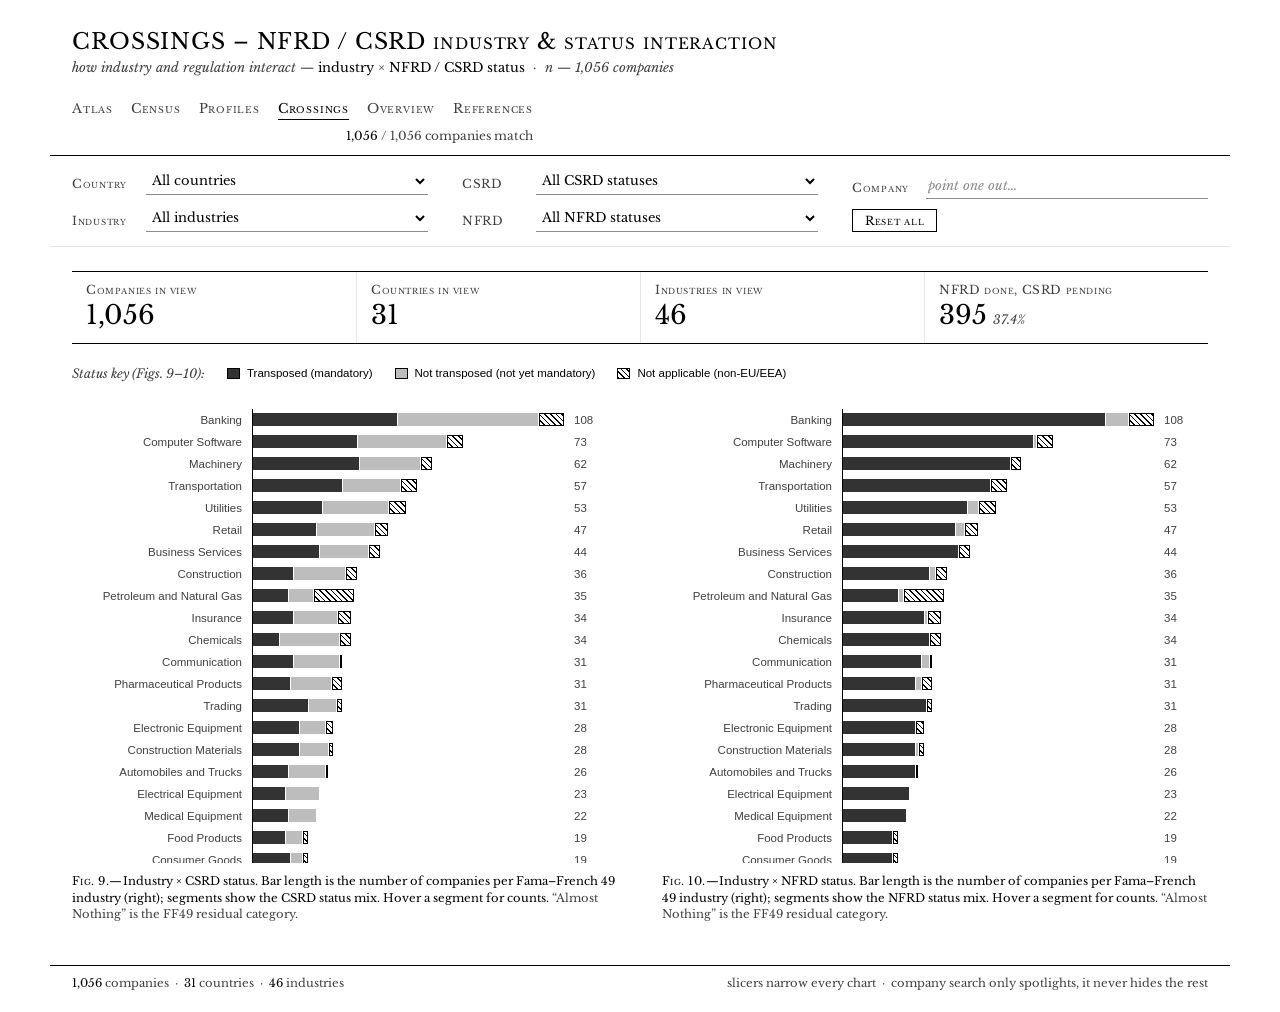
==== commit aa4e8907: "Update Dashboards" ====
--- a/web/dashboard_crosstabs.html
+++ b/web/dashboard_crosstabs.html
@@ -3,7 +3,7 @@
 <head>
 <meta charset="UTF-8">
 <meta name="viewport" content="width=device-width, initial-scale=1">
-<title>Cross tables &mdash; NFRD / CSRD</title>
+<title>Reveal&rsquo;d &middot; Crossings</title>
 <link rel="preconnect" href="https://fonts.googleapis.com">
 <link rel="preconnect" href="https://fonts.gstatic.com" crossorigin>
 <link href="https://fonts.googleapis.com/css2?family=Libre+Baskerville:ital,wght@0,400;0,700;1,400&display=swap" rel="stylesheet">
@@ -13,15 +13,17 @@
 
 <header>
   <div class="title-block">
-    <h1>Reveal'd Companies | Cross tables</h1>
-    <p class="sub">composition &mdash; <b>industry</b>, split by <b>NFRD / CSRD status</b>&nbsp;&nbsp;&middot;&nbsp;&nbsp;n &mdash; <span id="totalCount"></span> companies</p>
+    <h1>CROSSINGS &ndash; NFRD / CSRD industry &amp; status interaction</h1>
+    <p class="sub">how industry and regulation interact &mdash; <b>industry</b> &times; <b>NFRD / CSRD status</b>&nbsp;&nbsp;&middot;&nbsp;&nbsp;n &mdash; <span id="totalCount"></span> companies</p>
   </div>
   <div class="header-right">
     <nav class="nav-tabs">
-      <a href="dashboard_map_beeswarm.html">Europe</a>
-      <a href="dashboard_frequencies.html">Frequencies</a>
-      <a href="dashboard_modes.html">Modes</a>
-      <a href="dashboard_crosstabs.html" class="active">Cross tables</a>
+      <a href="dashboard_map_beeswarm.html">Atlas</a>
+      <a href="dashboard_frequencies.html">Census</a>
+      <a href="dashboard_modes.html">Profiles</a>
+      <a href="dashboard_crosstabs.html" class="active">Crossings</a>
+      <a href="index.html">Overview</a>
+      <a href="references.html">References</a>
     </nav>
     <span class="count" id="slicerCount"></span>
   </div>
